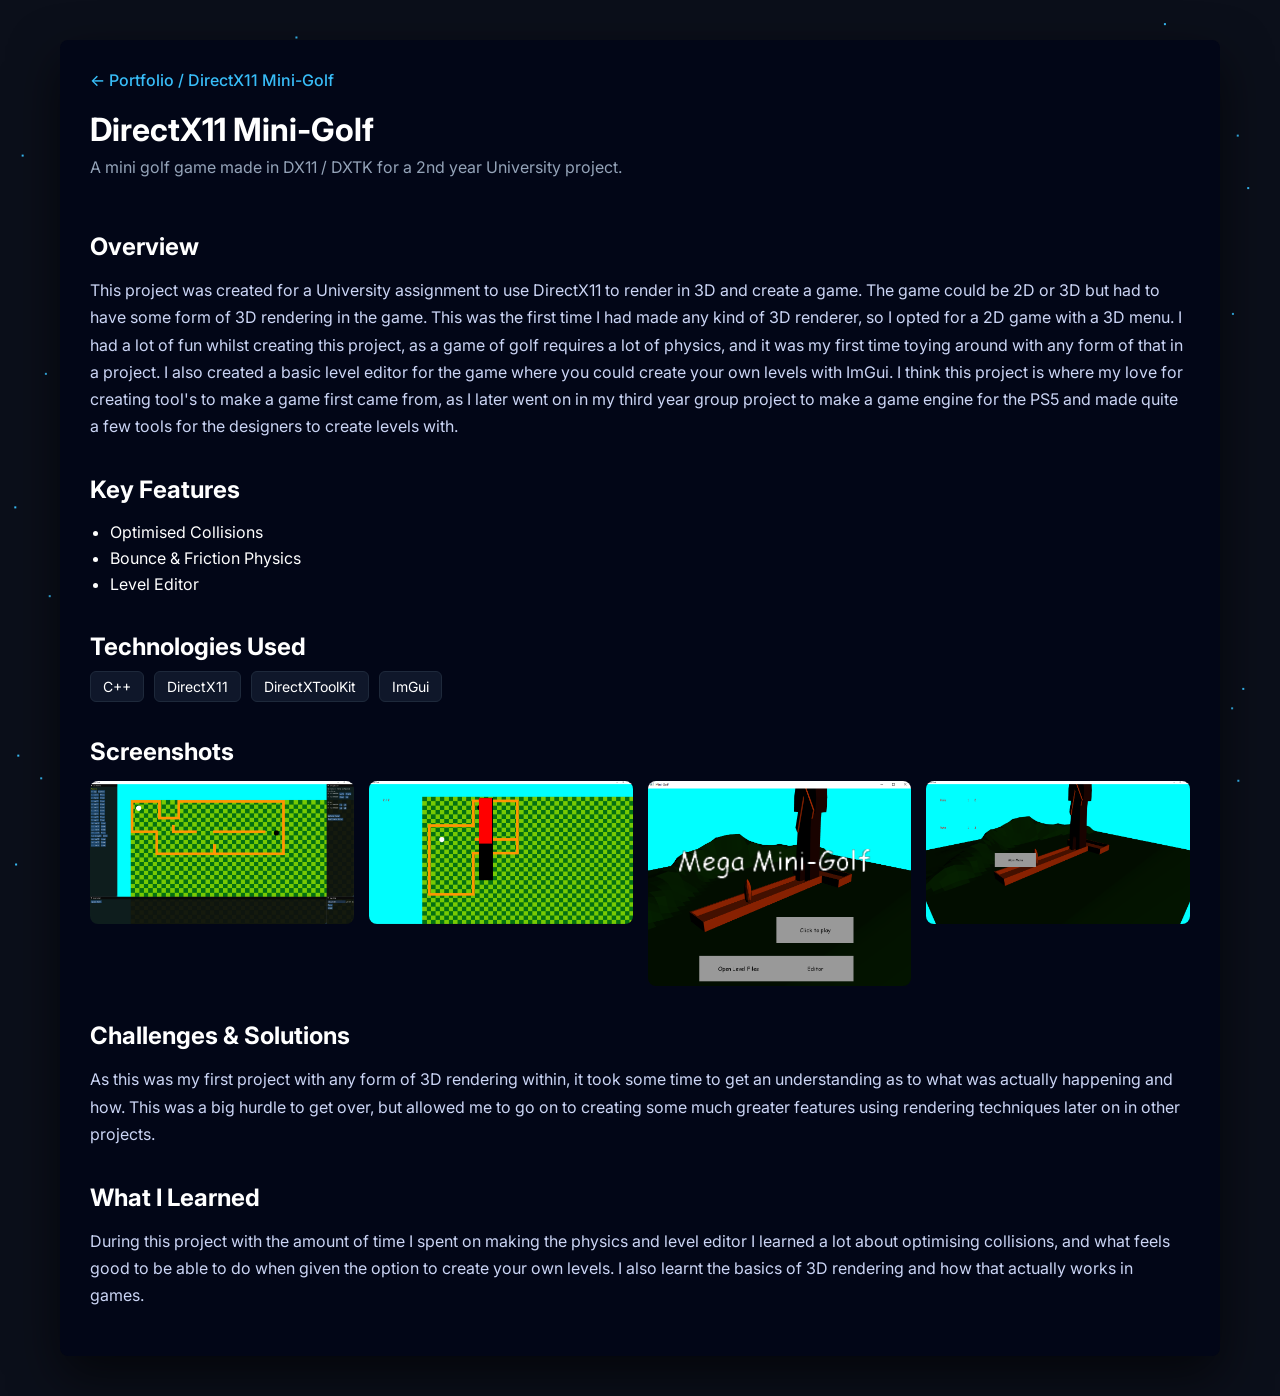
==== docs/Projects/DirectXMiniGolf.html @ 1d994b21 "Updated portfolio to build with nant and use a new theme" ====
<!DOCTYPE html>
<html lang="en">
	<head>
		<meta charset="UTF-8">
		<meta name="viewport" content="width=device-width, initial-scale=1.0">
		<title>DirectX11 Mini-Golf | Marc Hansen</title>
		<link rel="stylesheet" href="../CSS/style.css">
<link rel="stylesheet" href="../CSS/project.css">
<script defer src="../Scripts/particles.js"></script>

		<link href="https://fonts.googleapis.com/css2?family=JetBrains+Mono&family=Inter:wght@300;400;600&display=swap" rel="stylesheet">
	</head>
	<body>
		<canvas id="particles"></canvas>
		<div class="page-container">
			<!-- Breadcrumb -->
			<a href="../index.html" class="back">
			← Portfolio / DirectX11 Mini-Golf
			</a>
			<!-- Header -->
			<div class="project-header">
				<div>
					<h1 class="project-title">DirectX11 Mini-Golf</h1>
					<p class="project-subtitle">
					A mini golf game made in DX11 / DXTK for a 2nd year University project.
					</p>
				</div>
				
			</div>

			<section class = "section">
<h2>Overview</h2>
<p>
This project was created for a University assignment to use DirectX11 to render in 3D and create a game. The game could be 2D or 3D but had to have some form of 3D rendering in the game. This was the first time I had made any kind of 3D renderer, so I opted for a 2D game with a 3D menu. I had a lot of fun whilst creating this project, as a game of golf requires a lot of physics, and it was my first time toying around with any form of that in a project. I also created a basic level editor for the game where you could create your own levels with ImGui. I think this project is where my love for creating tool's to make a game first came from, as I later went on in my third year group project to make a game engine for the PS5 and made quite a few tools for the designers to create levels with.

</p>
</section>

			<section class = "section">
<h2>Key Features</h2>
<ul class="feature-list">
<li>Optimised Collisions</li>
<li>Bounce & Friction Physics</li>
<li>Level Editor</li>
</ul>
</section>

			<section class = "section">
<h2>Technologies Used</h2>
<div class="tech-list">
<span>C++</span>
<span>DirectX11</span>
<span>DirectXToolKit</span>
<span>ImGui</span>
</div>
</section>

			<section class = "section">
<h2>Screenshots</h2>
<div class="image-grid">
<img src='../Images/MiniGolf/editor.png'>
<img src='../Images/MiniGolf/ingame.png'>
<img src='../Images/MiniGolf/menu.png'>
<img src='../Images/MiniGolf/scores.png'>
</div>
</section>

			
			<section class = "section">
<h2>Challenges & Solutions</h2>
<p>
As this was my first project with any form of 3D rendering within, it took some time to get an understanding as to what was actually happening and how. This was a big hurdle to get over, but allowed me to go on to creating some much greater features using rendering techniques later on in other projects.

</p>
</section>

			<section class = "section">
<h2>What I Learned</h2>
<p>
During this project with the amount of time I spent on making the physics and level editor I learned a lot about optimising collisions, and what feels good to  be able to do when given the option to create your own levels. I also learnt the basics of 3D rendering and how that actually works in games.
</p>
</section>


		</div>
	</body>
</html>
---- docs/CSS/style.css ----
body{
margin:0;
font-family:'Inter',sans-serif;
background:#0b0f1a;
color:white;
overflow-x:hidden;
}

canvas{
position:fixed;
top:0;
left:0;
z-index:-1;
}

.window{
width:1100px;
max-width:95%;
margin:40px auto;
background:#020617;
border-radius:8px;
overflow:hidden;
box-shadow:0 20px 50px rgba(0,0,0,0.6);
}

.titlebar{
padding:14px;
background:#0f172a;
font-weight:600;
}

.layout{
display:flex;
height:520px;
}

.sidebar{
width:180px;
background:#020617;
border-right:1px solid #1e293b;
display:flex;
flex-direction:column;
}

.sidebar button{
background:none;
border:none;
color:#94a3b8;
padding:16px;
text-align:left;
cursor:pointer;
font-size:15px;
}

.sidebar button:hover{
background:#1e293b;
color:white;
}

.content{
flex:1;
padding:30px;
overflow:auto;
}

.panel{
display:none;
}

.panel.active{
display:block;
}

.cards{
display:grid;
grid-template-columns:repeat(auto-fit,minmax(220px,1fr));
gap:20px;
margin-top:20px;
}

.card{
background:#0f172a;
padding:20px;
border-radius:6px;
transition:transform .2s;
}

.card:hover{
transform:translateY(-5px);
}

.card a{
color:#38bdf8;
text-decoration:none;
font-weight:600;
}

.skills{
list-style:none;
padding:0;
columns:2;
}

.skills li{
margin-bottom:10px;
}

h2{
margin-top:0;
}
---- docs/CSS/project.css ----
.page-container{
width:1100px;
max-width:95%;
margin:40px auto;
background:#020617;
border-radius:8px;
padding:30px;
box-shadow:0 20px 50px rgba(0,0,0,0.6);
}

/* Back link */
.back{
display:inline-block;
margin-bottom:20px;
color:#38bdf8;
text-decoration:none;
font-weight:500;
}

/* Header */
.project-header{
display:flex;
justify-content:space-between;
align-items:flex-start;
flex-wrap:wrap;
gap:20px;
margin-bottom:30px;
}

.project-title{
margin:0;
font-size:32px;
}

.project-subtitle{
color:#94a3b8;
margin-top:5px;
}

.project-links a{
margin-left:15px;
color:#38bdf8;
text-decoration:none;
font-weight:600;
}

/* Sections */
.section{
margin-top:35px;
}

.section h2{
margin-bottom:10px;
}

/* Features */
.feature-list{
padding-left:20px;
line-height:1.6;
}

/* Tech */
.tech-list{
display:flex;
flex-wrap:wrap;
gap:10px;
margin-top:10px;
}

.tech-list span{
background:#0f172a;
padding:6px 12px;
border-radius:6px;
border:1px solid #1e293b;
font-size:14px;
}

/* Images */
.image-grid{
display:grid;
grid-template-columns:repeat(auto-fit,minmax(250px,1fr));
gap:15px;
margin-top:15px;
}

.image-grid img{
width:100%;
border-radius:8px;
}

/* Text readability */
p{
color:#cbd5f5;
line-height:1.7;
}
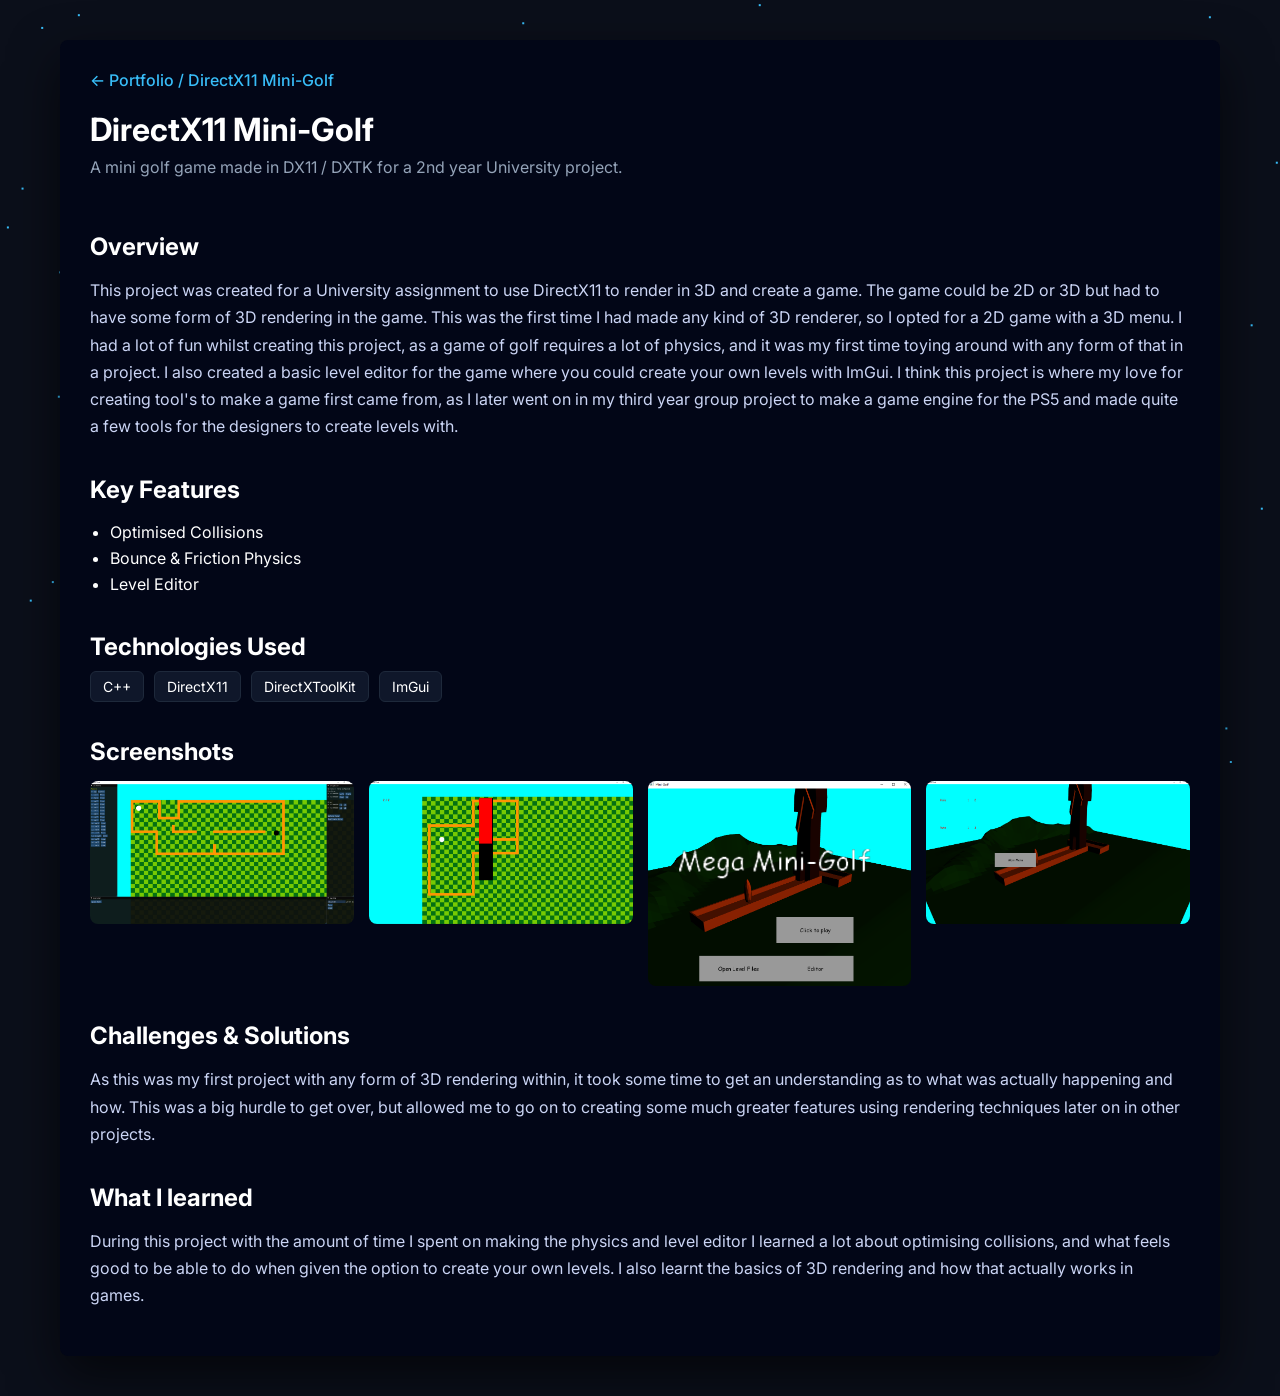
==== commit 9c5861ed: "Data-Oriented index page, sorted projects into pinned and folders" ====
--- a/docs/Projects/DirectXMiniGolf.html
+++ b/docs/Projects/DirectXMiniGolf.html
@@ -4,9 +4,11 @@
 		<meta charset="UTF-8">
 		<meta name="viewport" content="width=device-width, initial-scale=1.0">
 		<title>DirectX11 Mini-Golf | Marc Hansen</title>
-		<link rel="stylesheet" href="../CSS/style.css">
-<link rel="stylesheet" href="../CSS/project.css">
-<script defer src="../Scripts/particles.js"></script>
+        <link rel="stylesheet" href="../CSS/style.css">
+        <link rel="stylesheet" href="../CSS/project.css"> 
+        <link rel="stylesheet" href="../CSS/style.css">
+        <script defer src="../Scripts/particles.js"></script>
+        <link rel="stylesheet" href="../CSS/project.css">
 
 		<link href="https://fonts.googleapis.com/css2?family=JetBrains+Mono&family=Inter:wght@300;400;600&display=swap" rel="stylesheet">
 	</head>
@@ -22,64 +24,66 @@
 				<div>
 					<h1 class="project-title">DirectX11 Mini-Golf</h1>
 					<p class="project-subtitle">
-					A mini golf game made in DX11 / DXTK for a 2nd year University project.
+                        A mini golf game made in DX11 / DXTK for a 2nd year University project.
+
 					</p>
 				</div>
-				
+
 			</div>
 
-			<section class = "section">
-<h2>Overview</h2>
-<p>
-This project was created for a University assignment to use DirectX11 to render in 3D and create a game. The game could be 2D or 3D but had to have some form of 3D rendering in the game. This was the first time I had made any kind of 3D renderer, so I opted for a 2D game with a 3D menu. I had a lot of fun whilst creating this project, as a game of golf requires a lot of physics, and it was my first time toying around with any form of that in a project. I also created a basic level editor for the game where you could create your own levels with ImGui. I think this project is where my love for creating tool's to make a game first came from, as I later went on in my third year group project to make a game engine for the PS5 and made quite a few tools for the designers to create levels with.
+            <section class = "section">
+                <h2>Overview</h2>
+                <p>
+                This project was created for a University assignment to use DirectX11 to render in 3D and create a game. The game could be 2D or 3D but had to have some form of 3D rendering in the game. This was the first time I had made any kind of 3D renderer, so I opted for a 2D game with a 3D menu. I had a lot of fun whilst creating this project, as a game of golf requires a lot of physics, and it was my first time toying around with any form of that in a project. I also created a basic level editor for the game where you could create your own levels with ImGui. I think this project is where my love for creating tool's to make a game first came from, as I later went on in my third year group project to make a game engine for the PS5 and made quite a few tools for the designers to create levels with.
 
-</p>
-</section>
+                </p>
+            </section>
 
-			<section class = "section">
-<h2>Key Features</h2>
-<ul class="feature-list">
-<li>Optimised Collisions</li>
-<li>Bounce & Friction Physics</li>
-<li>Level Editor</li>
-</ul>
-</section>
+            <section class = "section">
+                <h2>Key Features</h2>
+                <ul class="feature-list">
+                    <li>Optimised Collisions</li>
+                    <li>Bounce & Friction Physics</li>
+                    <li>Level Editor</li>
+                </ul>
+            </section>
 
-			<section class = "section">
-<h2>Technologies Used</h2>
-<div class="tech-list">
-<span>C++</span>
-<span>DirectX11</span>
-<span>DirectXToolKit</span>
-<span>ImGui</span>
-</div>
-</section>
+            <section class = "section">
+                <h2>Technologies Used</h2>
+                <div class = "tech-list">
+                    <span>C++</span>
+                    <span>DirectX11</span>
+                    <span>DirectXToolKit</span>
+                    <span>ImGui</span>
+                </div>
+            </section>
 
-			<section class = "section">
-<h2>Screenshots</h2>
-<div class="image-grid">
-<img src='../Images/MiniGolf/editor.png'>
-<img src='../Images/MiniGolf/ingame.png'>
-<img src='../Images/MiniGolf/menu.png'>
-<img src='../Images/MiniGolf/scores.png'>
-</div>
-</section>
+            <section class = "section">
+                <h2>Screenshots</h2>
+                <div class = "image-grid">
+                    <img src='../Images/MiniGolf/editor.png'>
+                    <img src='../Images/MiniGolf/ingame.png'>
+                    <img src='../Images/MiniGolf/menu.png'>
+                    <img src='../Images/MiniGolf/scores.png'>
+                </div>
+            </section>
 
-			
-			<section class = "section">
-<h2>Challenges & Solutions</h2>
-<p>
-As this was my first project with any form of 3D rendering within, it took some time to get an understanding as to what was actually happening and how. This was a big hurdle to get over, but allowed me to go on to creating some much greater features using rendering techniques later on in other projects.
 
-</p>
-</section>
 
-			<section class = "section">
-<h2>What I Learned</h2>
-<p>
-During this project with the amount of time I spent on making the physics and level editor I learned a lot about optimising collisions, and what feels good to  be able to do when given the option to create your own levels. I also learnt the basics of 3D rendering and how that actually works in games.
-</p>
-</section>
+            <section class = "section">
+                <h2>Challenges & Solutions</h2>
+                <p>
+                As this was my first project with any form of 3D rendering within, it took some time to get an understanding as to what was actually happening and how. This was a big hurdle to get over, but allowed me to go on to creating some much greater features using rendering techniques later on in other projects.
+
+                </p>
+            </section>
+
+            <section class = "section">
+                <h2>What I learned</h2>
+                <p>
+                During this project with the amount of time I spent on making the physics and level editor I learned a lot about optimising collisions, and what feels good to  be able to do when given the option to create your own levels. I also learnt the basics of 3D rendering and how that actually works in games.
+                </p>
+            </section>
 
 
 		</div>
--- a/docs/CSS/style.css
+++ b/docs/CSS/style.css
@@ -78,18 +78,30 @@
 margin-top:20px;
 }
 
-.card{
+.folder{
+display:grid;
+grid-template-columns:repeat(auto-fit,minmax(220px,1fr));
+gap:20px;
+margin-top:20px;
+}
+
+.cards h3 {
+	grid-column: 1 / -1;
+}
+
+.card, .folder-btn, .back-btn{
 background:#0f172a;
 padding:20px;
 border-radius:6px;
 transition:transform .2s;
+color:white;
 }
 
-.card:hover{
+.card:hover, .folder-btn:hover, .back-btn:hover{
 transform:translateY(-5px);
 }
 
-.card a{
+.card a, .folder-btn a, .back-btn a{
 color:#38bdf8;
 text-decoration:none;
 font-weight:600;
@@ -105,6 +117,30 @@
 margin-bottom:10px;
 }
 
-h2{
+h2 {
 margin-top:0;
+}
+
+.folder-panel {
+  display: none;
+}
+
+.folder-panel.active {
+  display: block;
+}
+
+/* Back button inside folder panel */
+.back-btn {
+  background:#0f172a;
+  color:white;
+  border:none;
+  padding:8px 14px;
+  border-radius:4px;
+  cursor:pointer;
+  margin-bottom:15px;
+}
+
+.back-btn:hover {
+  background:#38bdf8;
+  color:#020617;
 }
--- a/docs/CSS/style.css
+++ b/docs/CSS/style.css
@@ -78,18 +78,30 @@
 margin-top:20px;
 }
 
-.card{
+.folder{
+display:grid;
+grid-template-columns:repeat(auto-fit,minmax(220px,1fr));
+gap:20px;
+margin-top:20px;
+}
+
+.cards h3 {
+	grid-column: 1 / -1;
+}
+
+.card, .folder-btn, .back-btn{
 background:#0f172a;
 padding:20px;
 border-radius:6px;
 transition:transform .2s;
+color:white;
 }
 
-.card:hover{
+.card:hover, .folder-btn:hover, .back-btn:hover{
 transform:translateY(-5px);
 }
 
-.card a{
+.card a, .folder-btn a, .back-btn a{
 color:#38bdf8;
 text-decoration:none;
 font-weight:600;
@@ -105,6 +117,30 @@
 margin-bottom:10px;
 }
 
-h2{
+h2 {
 margin-top:0;
+}
+
+.folder-panel {
+  display: none;
+}
+
+.folder-panel.active {
+  display: block;
+}
+
+/* Back button inside folder panel */
+.back-btn {
+  background:#0f172a;
+  color:white;
+  border:none;
+  padding:8px 14px;
+  border-radius:4px;
+  cursor:pointer;
+  margin-bottom:15px;
+}
+
+.back-btn:hover {
+  background:#38bdf8;
+  color:#020617;
 }
